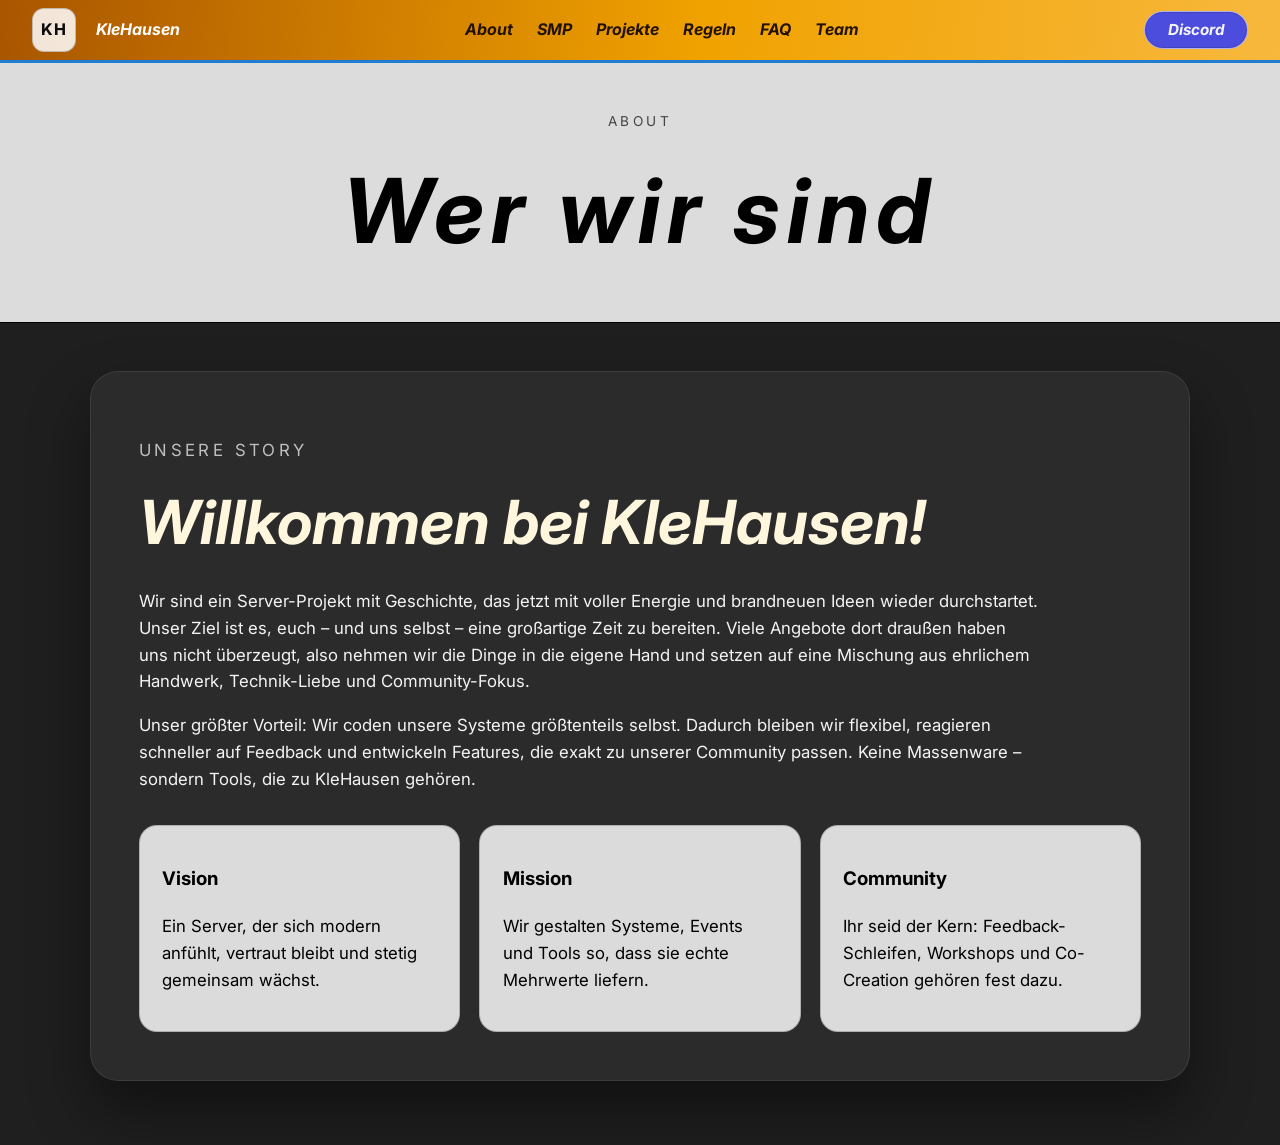
==== about.html @ ddd8ee54 "Füge vollständige HTML-Seiten und CSS-Stile für das KleHausen-Projekt hinzu" ====
<!DOCTYPE html>
<html lang="de">
  <head>
    <meta charset="UTF-8" />
    <meta name="viewport" content="width=device-width, initial-scale=1.0" />
    <title>KleHausen – About</title>
    <link rel="stylesheet" href="styles.css" />
  </head>
  <body>
    <header class="top-bar">
      <div class="logo" aria-label="KleHausen Logo">KH</div>
      <a href="index.html" class="brand-link">KleHausen</a>
      <nav class="main-nav" aria-label="Hauptnavigation">
        <a href="about.html" aria-current="page">About</a>
        <a href="smp.html">SMP</a>
        <a href="projects.html">Projekte</a>
        <a href="regeln.html">Regeln</a>
        <a href="faq.html">FAQ</a>
        <a href="team.html">Team</a>
      </nav>
      <a class="discord-btn" href="https://discord.com" target="_blank" rel="noreferrer">Discord</a>
    </header>

    <section class="hero" aria-labelledby="hero-title">
      <p class="hero-tag">About</p>
      <h1 id="hero-title">Wer wir sind</h1>
    </section>

    <main>
      <section class="block block-page" aria-labelledby="about-title">
        <div class="block-shell">
          <p class="block-tag">Unsere Story</p>
          <h2 id="about-title">Willkommen bei KleHausen!</h2>
          <p>
            Wir sind ein Server-Projekt mit Geschichte, das jetzt mit voller Energie und brandneuen Ideen wieder
            durchstartet. Unser Ziel ist es, euch – und uns selbst – eine großartige Zeit zu bereiten. Viele Angebote
            dort draußen haben uns nicht überzeugt, also nehmen wir die Dinge in die eigene Hand und setzen auf eine
            Mischung aus ehrlichem Handwerk, Technik-Liebe und Community-Fokus.
          </p>
          <p>
            Unser größter Vorteil: Wir coden unsere Systeme größtenteils selbst. Dadurch bleiben wir flexibel,
            reagieren schneller auf Feedback und entwickeln Features, die exakt zu unserer Community passen. Keine
            Massenware – sondern Tools, die zu KleHausen gehören.
          </p>
          <div class="about-grid">
            <article>
              <h3>Vision</h3>
              <p>Ein Server, der sich modern anfühlt, vertraut bleibt und stetig gemeinsam wächst.</p>
            </article>
            <article>
              <h3>Mission</h3>
              <p>Wir gestalten Systeme, Events und Tools so, dass sie echte Mehrwerte liefern.</p>
            </article>
            <article>
              <h3>Community</h3>
              <p>Ihr seid der Kern: Feedback-Schleifen, Workshops und Co-Creation gehören fest dazu.</p>
            </article>
          </div>
        </div>
      </section>
    </main>

    <script src="script.js" type="module"></script>
  </body>
</html>
---- styles.css ----
@import url("https://fonts.googleapis.com/css2?family=Inter:wght@400;500;600;700&family=JetBrains+Mono:wght@400;500&display=swap");


:root {
  --bg: #1f1f1f;
  --panel-light: #dbdbdb;
  --panel-mid: #2b2b2b;
  --accent: #f9aa1a;
  --accent-dark: #a05b00;
  --text: #f4f4f4;
  --muted: #bfbfbf;
  --hero: #dcdcdc;
}

* {
  box-sizing: border-box;
}

body {
  margin: 0;
  font-family: "Inter", system-ui, -apple-system, BlinkMacSystemFont, "Segoe UI", sans-serif;
  background: var(--bg);
  color: var(--text);
  line-height: 1.6;
}

a {
  color: inherit;
  text-decoration: none;
}

.top-bar {
  position: sticky;
  top: 0;
  z-index: 20;
  display: grid;
  grid-template-columns: auto auto 1fr auto;
  align-items: center;
  column-gap: 1.25rem;
  padding: 0.5rem 2.5vw;
  background: linear-gradient(95deg, #a95500 0%, #f0a200 55%, #f7b83d 100%);
  border-bottom: 3px solid #1f7ed2;
  color: #1c1100;
}

.logo {
  width: 44px;
  height: 44px;
  border-radius: 12px;
  background: rgba(255, 255, 255, 0.85);
  color: #0d0d0d;
  border: 1px solid rgba(0, 0, 0, 0.2);
  display: grid;
  place-items: center;
  font-weight: 750;
  letter-spacing: 0.05em;
}

.brand-link {
  font-weight: 700;
  font-style: italic;
  font-size: 1rem;
  color: #fff;
}

.main-nav {
  display: flex;
  align-items: center;
  justify-content: center;
  gap: 1.5rem;
  font-style: italic;
}

.main-nav a {
  font-weight: 700;
  font-size: 1rem;
  color: #231200;
  transition: opacity 0.2s ease;
}

.main-nav a:hover,
.main-nav a:focus-visible {
  opacity: 0.7;
}

.discord-btn {
  justify-self: end;
  padding: 0.35rem 1.4rem;
  border-radius: 24px;
  font-weight: 700;
  font-style: italic;
  font-size: 0.95rem;
  background: #4c4ddd;
  color: #f6f6ff;
  border: 1px solid rgba(255, 255, 255, 0.55);
  box-shadow: inset 0 0 0 1px rgba(0, 0, 0, 0.15);
  transition: transform 0.2s ease;
}

.discord-btn:hover {
  transform: translateY(-2px);
}

.hero {
  background: var(--hero);
  color: #000;
  text-align: center;
  padding: 3rem 1rem 2.5rem;
  border-bottom: 1px solid #000;
}

.hero-tag {
  margin: 0;
  text-transform: uppercase;
  letter-spacing: 0.25em;
  font-size: 0.85rem;
  color: #444;
}

.hero h1 {
  margin: 0.4rem 0 0;
  font-size: clamp(3rem, 7vw, 6rem);
  font-style: italic;
  font-weight: 700;
  letter-spacing: 0.08em;
}

.content-shell {
  padding: 3rem 4vw;
}

.surface {
  padding: 0;
}

.content-grid {
  display: grid;
  grid-template-columns: minmax(300px, 0.9fr) minmax(480px, 1.6fr);
  gap: 2.5rem;
}

.panel {
  background: var(--panel-light);
  color: #000;
  border-radius: 20px;
  padding: 1.6rem;
  border: 1px solid rgba(0, 0, 0, 0.22);
  box-shadow: 0 6px 20px rgba(0, 0, 0, 0.35);
}

.logs-panel {
  min-height: 520px;
}

.eyebrow {
  margin: 0;
  text-transform: uppercase;
  letter-spacing: 0.2em;
  font-size: 0.75rem;
  color: rgba(0, 0, 0, 0.6);
}

.logs-panel h2,
.events-panel h2,
.projects-panel h2 {
  margin: 0.2rem 0 0;
  text-transform: lowercase;
  font-size: 2.1rem;
  font-style: italic;
}

.log-body {
  margin-top: 1.5rem;
  padding: 1.2rem;
  background: #05070f;
  border-radius: 12px;
  font-family: "JetBrains Mono", monospace;
  color: #cdd7ff;
  min-height: 360px;
  display: flex;
  flex-direction: column;
  gap: 0.4rem;
  overflow: hidden;
}

.log-body p {
  margin: 0;
  white-space: pre-wrap;
}

.announcements-panel {
  border-radius: 90px;
  padding: 2.6rem;
  min-height: 520px;
  text-align: center;
}

.announcements-panel h2 {
  margin: 0;
  font-style: italic;
  font-size: clamp(2rem, 4vw, 3.2rem);
}

.announcement-body {
  margin-top: 2.5rem;
  display: flex;
  flex-direction: column;
  gap: 1.25rem;
}

.announcement-card {
  height: 95px;
  border-radius: 16px;
  background: #6c6c6c;
  border: 1px solid rgba(0, 0, 0, 0.25);
}

.bottom-panels {
  grid-column: 2 / 3;
  display: grid;
  grid-template-columns: repeat(2, minmax(220px, 1fr));
  gap: 1.5rem;
}

.panel-copy {
  margin: 0.75rem 0 0;
  color: rgba(0, 0, 0, 0.7);
}

.block {
  padding: 3rem 4vw;
}

.block-shell {
  max-width: 1100px;
  margin: 0 auto;
}

.block-tag {
  text-transform: uppercase;
  letter-spacing: 0.2em;
  color: var(--muted);
  margin-bottom: 0.6rem;
}

.block h2 {
  margin: 0 0 1rem;
  font-size: clamp(2.4rem, 6vw, 3.8rem);
  font-style: italic;
  color: #fff6de;
}

.block p {
  font-size: 1.05rem;
  max-width: 900px;
}

.project-grid {
  margin-top: 2rem;
  display: grid;
  grid-template-columns: repeat(auto-fit, minmax(220px, 1fr));
  gap: 1.5rem;
}

.project-card {
  background: var(--panel-light);
  color: #000;
  border-radius: 28px;
  padding: 1.5rem;
  border: 1px solid rgba(0, 0, 0, 0.25);
  box-shadow: 0 8px 20px rgba(0, 0, 0, 0.35);
  min-height: 190px;
}

.rule-list {
  list-style: none;
  margin: 2rem 0 0;
  padding: 0;
  display: flex;
  flex-direction: column;
  gap: 1rem;
}

.rule-list li {
  background: var(--panel-light);
  color: #000;
  padding: 1rem 1.5rem;
  border-radius: 14px;
  border: 1px solid rgba(0, 0, 0, 0.25);
  font-weight: 600;
}

.faq-list {
  margin-top: 2rem;
  display: flex;
  flex-direction: column;
  gap: 1rem;
}

.faq-item {
  background: var(--panel-light);
  color: #000;
  border-radius: 20px;
  border: 1px solid rgba(0, 0, 0, 0.25);
  overflow: hidden;
}

.faq-question {
  width: 100%;
  padding: 1.1rem 1.5rem;
  background: transparent;
  border: none;
  display: flex;
  justify-content: space-between;
  align-items: center;
  font-size: 1.05rem;
  font-weight: 700;
  cursor: pointer;
}

.faq-question span {
  font-size: 1.5rem;
  transition: transform 0.2s ease;
}

.faq-answer {
  max-height: 0;
  overflow: hidden;
  padding: 0 1.5rem;
  transition: max-height 0.25s ease;
}

.faq-item.is-open .faq-answer {
  max-height: 200px;
  padding-bottom: 1.2rem;
}

.faq-item.is-open .faq-question span {
  transform: rotate(45deg);
}

.team-grid {
  margin-top: 2rem;
  display: grid;
  grid-template-columns: repeat(auto-fit, minmax(230px, 1fr));
  gap: 1.5rem;
}

.team-card {
  background: var(--panel-light);
  color: #000;
  border-radius: 24px;
  padding: 1.5rem;
  border: 1px solid rgba(0, 0, 0, 0.25);
  box-shadow: 0 8px 18px rgba(0, 0, 0, 0.35);
}

.block-page {
  padding: 3rem 4vw 4rem;
}

.block-page .block-shell {
  background: var(--panel-mid);
  border-radius: 28px;
  padding: 3rem;
  border: 1px solid rgba(255, 255, 255, 0.08);
  box-shadow: 0 30px 60px rgba(0, 0, 0, 0.45);
}

.block-page h2 {
  color: #fff6de;
}

.about-grid {
  margin-top: 2rem;
  display: grid;
  grid-template-columns: repeat(auto-fit, minmax(220px, 1fr));
  gap: 1.2rem;
}

.about-grid article {
  background: var(--panel-light);
  color: #000;
  border-radius: 18px;
  padding: 1.25rem 1.4rem;
  border: 1px solid rgba(0, 0, 0, 0.2);
}

.smp-list {
  list-style: none;
  margin: 2rem 0 0;
  padding: 0;
  display: flex;
  flex-direction: column;
  gap: 1rem;
}

.smp-list li {
  background: var(--panel-light);
  color: #000;
  padding: 1rem 1.5rem;
  border-radius: 16px;
  border: 1px solid rgba(0, 0, 0, 0.2);
}

.portal {
  padding-top: 1.5rem;
}

.portal-grid {
  margin-top: 2.5rem;
  display: grid;
  grid-template-columns: repeat(auto-fit, minmax(220px, 1fr));
  gap: 1.5rem;
}

.portal-card {
  background: var(--panel-light);
  color: #000;
  border-radius: 26px;
  padding: 1.8rem;
  border: 1px solid rgba(0, 0, 0, 0.2);
  box-shadow: 0 8px 22px rgba(0, 0, 0, 0.35);
  transition: transform 0.2s ease, box-shadow 0.2s ease;
}

.portal-card:hover,
.portal-card:focus-visible {
  transform: translateY(-4px);
  box-shadow: 0 12px 28px rgba(0, 0, 0, 0.45);
}

.portal-tag {
  font-size: 0.9rem;
  font-weight: 700;
  text-transform: uppercase;
  letter-spacing: 0.2em;
  color: rgba(0, 0, 0, 0.6);
  margin: 0 0 0.4rem;
}

.team-card .role {
  text-transform: uppercase;
  letter-spacing: 0.2em;
  font-size: 0.8rem;
  margin: 0 0 0.5rem;
}

.team-card h3 {
  margin: 0 0 0.4rem;
  font-size: 1.7rem;
}

.team-card .bio {
  margin: 0;
}

@media (max-width: 1100px) {
  .top-bar {
    grid-template-columns: 1fr;
    row-gap: 1rem;
    text-align: center;
  }

  .main-nav {
    flex-wrap: wrap;
  }

  .discord-btn {
    justify-self: center;
  }

  .surface {
    padding: 2rem;
  }

  .content-grid {
    grid-template-columns: 1fr;
  }

  .bottom-panels {
    grid-column: 1 / -1;
    grid-template-columns: 1fr;
  }
}

@media (max-width: 640px) {
  .hero h1 {
    font-size: 3rem;
  }

  .announcements-panel {
    border-radius: 32px;
    padding: 2rem;
  }
}
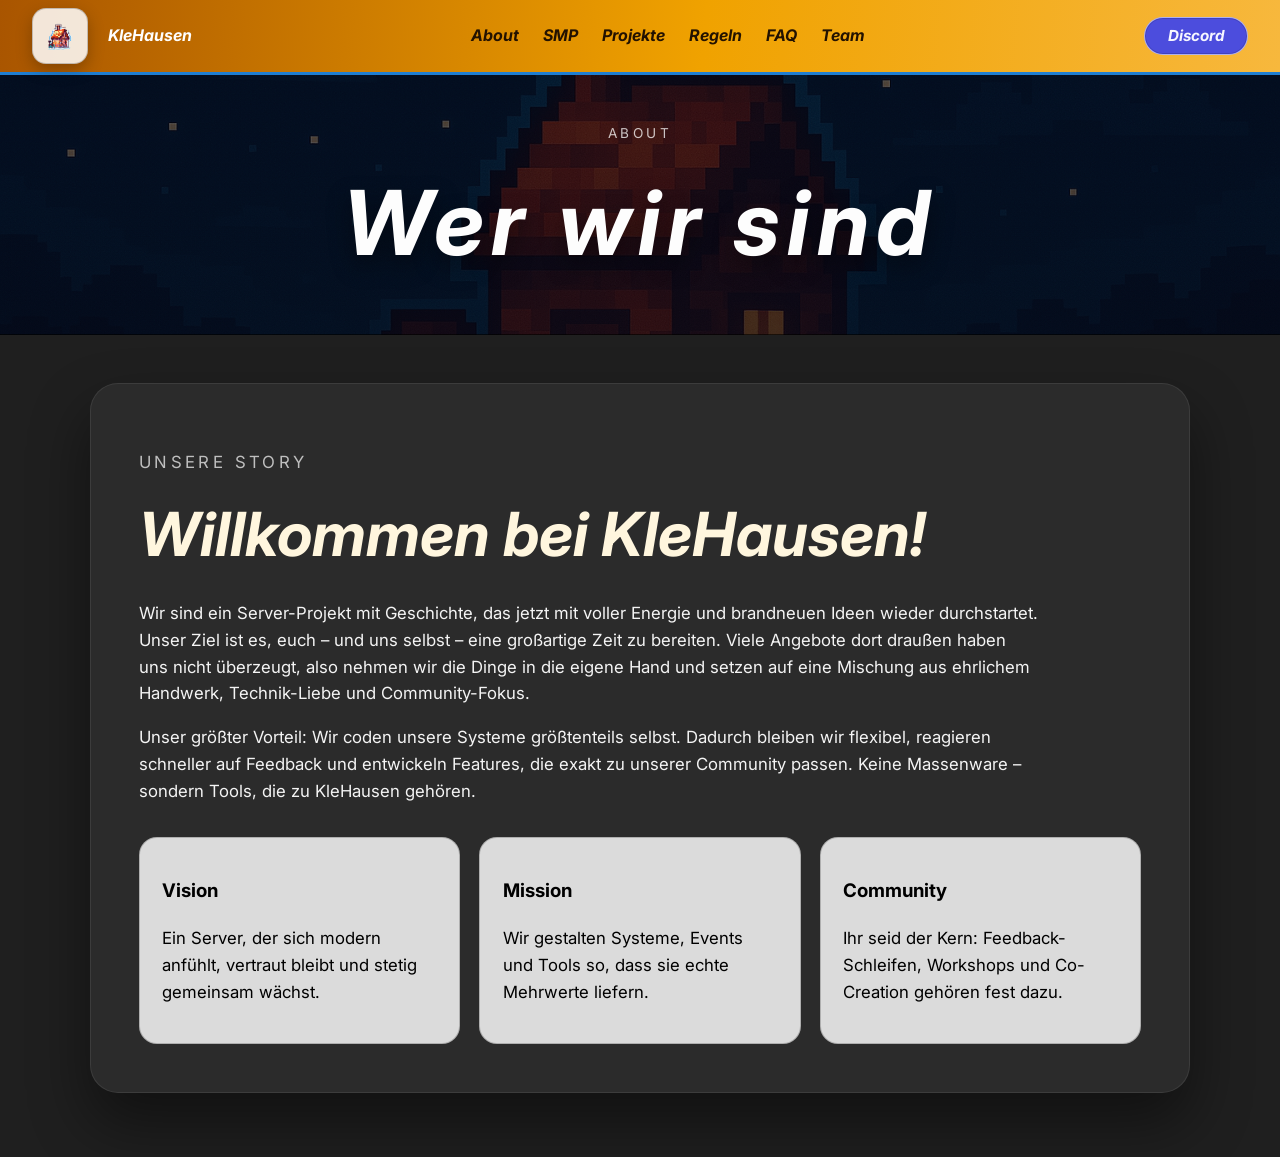
==== commit a084e16f: "Refactor code structure for improved readability and maintainability" ====
--- a/about.html
+++ b/about.html
@@ -5,10 +5,11 @@
     <meta name="viewport" content="width=device-width, initial-scale=1.0" />
     <title>KleHausen – About</title>
     <link rel="stylesheet" href="styles.css" />
+    <link rel="icon" type="image/png" href="logo.png" />
   </head>
   <body>
     <header class="top-bar">
-      <div class="logo" aria-label="KleHausen Logo">KH</div>
+      <img class="logo" src="logo.png" alt="KleHausen Logo" />
       <a href="index.html" class="brand-link">KleHausen</a>
       <nav class="main-nav" aria-label="Hauptnavigation">
         <a href="about.html" aria-current="page">About</a>
--- a/styles.css
+++ b/styles.css
@@ -44,16 +44,14 @@
 }
 
 .logo {
-  width: 44px;
-  height: 44px;
-  border-radius: 12px;
+  width: 56px;
+  height: 56px;
+  border-radius: 14px;
   background: rgba(255, 255, 255, 0.85);
-  color: #0d0d0d;
   border: 1px solid rgba(0, 0, 0, 0.2);
-  display: grid;
-  place-items: center;
-  font-weight: 750;
-  letter-spacing: 0.05em;
+  padding: 4px;
+  object-fit: cover;
+  box-shadow: 0 6px 16px rgba(0, 0, 0, 0.25);
 }
 
 .brand-link {
@@ -102,11 +100,11 @@
 }
 
 .hero {
-  background: var(--hero);
-  color: #000;
+  background: linear-gradient(rgba(5, 6, 20, 0.65), rgba(5, 6, 20, 0.75)), url("banner.png") center/cover no-repeat;
+  color: #fdfdfd;
   text-align: center;
   padding: 3rem 1rem 2.5rem;
-  border-bottom: 1px solid #000;
+  border-bottom: 1px solid rgba(0, 0, 0, 0.7);
 }
 
 .hero-tag {
@@ -114,7 +112,7 @@
   text-transform: uppercase;
   letter-spacing: 0.25em;
   font-size: 0.85rem;
-  color: #444;
+  color: rgba(255, 255, 255, 0.75);
 }
 
 .hero h1 {
@@ -123,6 +121,7 @@
   font-style: italic;
   font-weight: 700;
   letter-spacing: 0.08em;
+  text-shadow: 0 10px 25px rgba(0, 0, 0, 0.45);
 }
 
 .content-shell {
@@ -203,16 +202,80 @@
 
 .announcement-body {
   margin-top: 2.5rem;
-  display: flex;
-  flex-direction: column;
-  gap: 1.25rem;
+  display: grid;
+  grid-template-columns: repeat(auto-fit, minmax(240px, 1fr));
+  gap: 1.4rem;
 }
 
 .announcement-card {
-  height: 95px;
-  border-radius: 16px;
-  background: #6c6c6c;
-  border: 1px solid rgba(0, 0, 0, 0.25);
+  border-radius: 22px;
+  background: rgba(255, 255, 255, 0.92);
+  border: 1px solid rgba(0, 0, 0, 0.2);
+  padding: 1.4rem 1.6rem;
+  display: flex;
+  flex-direction: column;
+  gap: 0.8rem;
+  color: #0c0c0c;
+  position: relative;
+  box-shadow: 0 10px 26px rgba(0, 0, 0, 0.35);
+}
+
+.announcement-card::after {
+  content: "";
+  position: absolute;
+  inset: 0;
+  border-radius: 22px;
+  border: 2px solid transparent;
+  pointer-events: none;
+}
+
+.announcement-card[data-status="live"]::after {
+  border-color: #4cdd92;
+}
+
+.announcement-card[data-status="info"]::after {
+  border-color: #4c78dd;
+}
+
+.announcement-card[data-status="soon"]::after {
+  border-color: #f5a623;
+}
+
+.announcement-meta {
+  display: flex;
+  justify-content: space-between;
+  font-size: 0.85rem;
+  text-transform: uppercase;
+  letter-spacing: 0.15em;
+  color: rgba(0, 0, 0, 0.7);
+}
+
+.announcement-label {
+  margin: 0;
+  font-weight: 700;
+}
+
+.announcement-card time {
+  font-weight: 600;
+}
+
+.announcement-card h3 {
+  margin: 0;
+  font-size: 1.4rem;
+  font-style: italic;
+}
+
+.announcement-card p {
+  margin: 0;
+}
+
+.announcement-card ul {
+  margin: 0;
+  padding-left: 1.2rem;
+  display: flex;
+  flex-direction: column;
+  gap: 0.25rem;
+  font-size: 0.95rem;
 }
 
 .bottom-panels {
@@ -220,6 +283,100 @@
   display: grid;
   grid-template-columns: repeat(2, minmax(220px, 1fr));
   gap: 1.5rem;
+}
+
+.event-list {
+  list-style: none;
+  margin: 1.25rem 0 0;
+  padding: 0;
+  display: flex;
+  flex-direction: column;
+  gap: 1rem;
+}
+
+.event-card {
+  border-radius: 18px;
+  border: 1px solid rgba(0, 0, 0, 0.2);
+  padding: 1rem 1.2rem;
+  background: rgba(255, 255, 255, 0.92);
+  color: #0d0d0d;
+  display: flex;
+  gap: 1rem;
+  align-items: center;
+  position: relative;
+  overflow: hidden;
+}
+
+.event-card::before {
+  content: "";
+  position: absolute;
+  inset: 0;
+  border-radius: 18px;
+  border: 2px solid transparent;
+  pointer-events: none;
+}
+
+.event-card[data-kind="live"]::before {
+  border-color: #32d66c;
+}
+
+.event-card[data-kind="soon"]::before {
+  border-color: #f5a623;
+}
+
+.event-date {
+  min-width: 135px;
+  font-weight: 700;
+  text-transform: uppercase;
+  letter-spacing: 0.17em;
+  font-size: 0.75rem;
+  margin: 0;
+  color: rgba(0, 0, 0, 0.65);
+}
+
+.event-card h3 {
+  margin: 0 0 0.25rem;
+  font-size: 1.15rem;
+}
+
+.project-tracks {
+  margin-top: 1.4rem;
+  display: grid;
+  grid-template-columns: repeat(auto-fit, minmax(200px, 1fr));
+  gap: 1rem;
+}
+
+.project-track {
+  border-radius: 18px;
+  padding: 1.1rem 1.3rem;
+  background: rgba(255, 255, 255, 0.92);
+  color: #0d0d0d;
+  border: 1px solid rgba(0, 0, 0, 0.18);
+  box-shadow: inset 0 0 0 1px rgba(255, 255, 255, 0.3);
+}
+
+.project-track .track-meta {
+  display: flex;
+  justify-content: space-between;
+  align-items: center;
+  font-size: 0.85rem;
+  letter-spacing: 0.18em;
+  text-transform: uppercase;
+  margin-bottom: 0.5rem;
+}
+
+.track-tag {
+  margin: 0;
+  font-weight: 700;
+}
+
+.project-track span {
+  font-weight: 700;
+}
+
+.project-track h3 {
+  margin: 0 0 0.35rem;
+  font-size: 1.2rem;
 }
 
 .panel-copy {
@@ -344,15 +501,63 @@
   display: grid;
   grid-template-columns: repeat(auto-fit, minmax(230px, 1fr));
   gap: 1.5rem;
+  justify-items: center;
 }
 
 .team-card {
   background: var(--panel-light);
   color: #000;
   border-radius: 24px;
-  padding: 1.5rem;
+  padding: 1.75rem;
   border: 1px solid rgba(0, 0, 0, 0.25);
-  box-shadow: 0 8px 18px rgba(0, 0, 0, 0.35);
+  box-shadow: 0 12px 24px rgba(0, 0, 0, 0.35);
+  display: flex;
+  flex-direction: column;
+  gap: 0.75rem;
+  position: relative;
+  max-width: 320px;
+  width: 100%;
+}
+
+.team-card::before {
+  content: "";
+  position: absolute;
+  inset: 0;
+  border-radius: 24px;
+  border: 2px solid transparent;
+  pointer-events: none;
+}
+
+.team-card[data-role="owner"]::before {
+  border-color: #f59f00;
+}
+
+.team-card[data-role="dev"]::before {
+  border-color: #5ab0ff;
+}
+
+.team-card[data-role="admin"]::before {
+  border-color: #c365ff;
+}
+
+.role-badge {
+  align-self: flex-start;
+  font-size: 0.75rem;
+  text-transform: uppercase;
+  letter-spacing: 0.25em;
+  background: rgba(0, 0, 0, 0.75);
+  color: #fff;
+  padding: 0.3rem 0.9rem;
+  border-radius: 999px;
+  margin: 0;
+}
+
+.team-responsibilities {
+  margin: 0;
+  padding-left: 1.2rem;
+  display: flex;
+  flex-direction: column;
+  gap: 0.25rem;
 }
 
 .block-page {
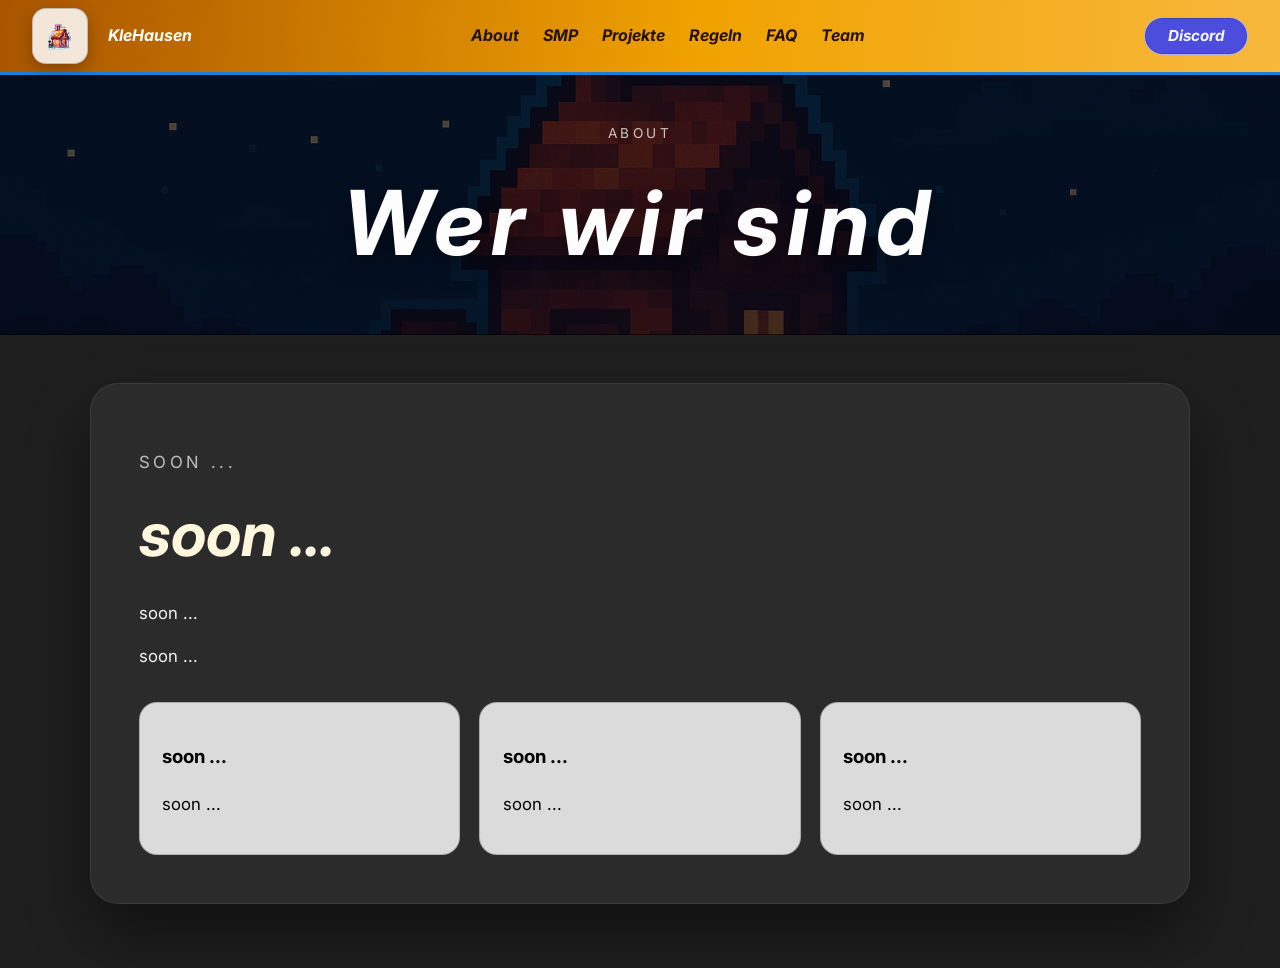
==== commit cd7bf3a0: "Update content and structure of HTML pages, replace existing text with placeholders, and refactor Ja" ====
--- a/about.html
+++ b/about.html
@@ -30,37 +30,30 @@
     <main>
       <section class="block block-page" aria-labelledby="about-title">
         <div class="block-shell">
-          <p class="block-tag">Unsere Story</p>
-          <h2 id="about-title">Willkommen bei KleHausen!</h2>
-          <p>
-            Wir sind ein Server-Projekt mit Geschichte, das jetzt mit voller Energie und brandneuen Ideen wieder
-            durchstartet. Unser Ziel ist es, euch – und uns selbst – eine großartige Zeit zu bereiten. Viele Angebote
-            dort draußen haben uns nicht überzeugt, also nehmen wir die Dinge in die eigene Hand und setzen auf eine
-            Mischung aus ehrlichem Handwerk, Technik-Liebe und Community-Fokus.
-          </p>
-          <p>
-            Unser größter Vorteil: Wir coden unsere Systeme größtenteils selbst. Dadurch bleiben wir flexibel,
-            reagieren schneller auf Feedback und entwickeln Features, die exakt zu unserer Community passen. Keine
-            Massenware – sondern Tools, die zu KleHausen gehören.
-          </p>
+          <p class="block-tag">soon ...</p>
+          <h2 id="about-title">soon ...</h2>
+          <!-- Intro paragraphs: edit text below as needed -->
+          <p>soon ...</p>
+          <p>soon ...</p>
+
           <div class="about-grid">
             <article>
-              <h3>Vision</h3>
-              <p>Ein Server, der sich modern anfühlt, vertraut bleibt und stetig gemeinsam wächst.</p>
+              <h3>soon ...</h3>
+              <p>soon ...</p>
             </article>
             <article>
-              <h3>Mission</h3>
-              <p>Wir gestalten Systeme, Events und Tools so, dass sie echte Mehrwerte liefern.</p>
+              <h3>soon ...</h3>
+              <p>soon ...</p>
             </article>
             <article>
-              <h3>Community</h3>
-              <p>Ihr seid der Kern: Feedback-Schleifen, Workshops und Co-Creation gehören fest dazu.</p>
+              <h3>soon ...</h3>
+              <p>soon ...</p>
             </article>
           </div>
         </div>
       </section>
     </main>
 
-    <script src="script.js" type="module"></script>
+    <script src="script.js"></script>
   </body>
 </html>
--- a/styles.css
+++ b/styles.css
@@ -134,7 +134,7 @@
 
 .content-grid {
   display: grid;
-  grid-template-columns: minmax(300px, 0.9fr) minmax(480px, 1.6fr);
+  grid-template-columns: minmax(320px, 1fr);
   gap: 2.5rem;
 }
 
@@ -147,44 +147,12 @@
   box-shadow: 0 6px 20px rgba(0, 0, 0, 0.35);
 }
 
-.logs-panel {
-  min-height: 520px;
-}
-
-.eyebrow {
-  margin: 0;
-  text-transform: uppercase;
-  letter-spacing: 0.2em;
-  font-size: 0.75rem;
-  color: rgba(0, 0, 0, 0.6);
-}
-
-.logs-panel h2,
 .events-panel h2,
 .projects-panel h2 {
   margin: 0.2rem 0 0;
   text-transform: lowercase;
   font-size: 2.1rem;
   font-style: italic;
-}
-
-.log-body {
-  margin-top: 1.5rem;
-  padding: 1.2rem;
-  background: #05070f;
-  border-radius: 12px;
-  font-family: "JetBrains Mono", monospace;
-  color: #cdd7ff;
-  min-height: 360px;
-  display: flex;
-  flex-direction: column;
-  gap: 0.4rem;
-  overflow: hidden;
-}
-
-.log-body p {
-  margin: 0;
-  white-space: pre-wrap;
 }
 
 .announcements-panel {
@@ -279,9 +247,8 @@
 }
 
 .bottom-panels {
-  grid-column: 2 / 3;
-  display: grid;
-  grid-template-columns: repeat(2, minmax(220px, 1fr));
+  display: grid;
+  grid-template-columns: repeat(auto-fit, minmax(240px, 1fr));
   gap: 1.5rem;
 }
 
